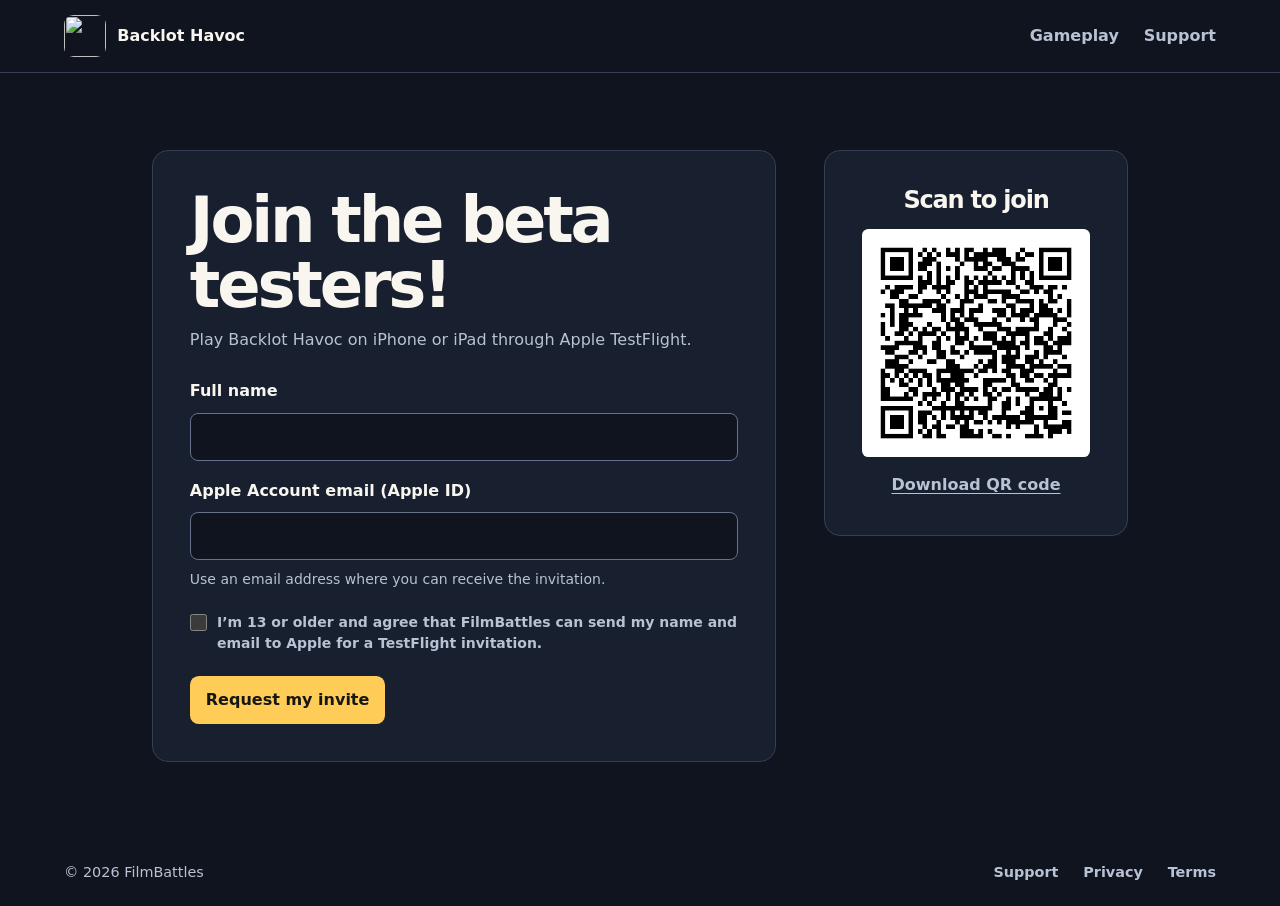
==== beta.html @ 9960d25c "Add Backlot Havoc TestFlight signup and QR code" ====
<!doctype html>
<html lang="en">
<head>
  <meta charset="utf-8">
  <meta name="viewport" content="width=device-width, initial-scale=1">
  <meta name="description" content="Request an invitation to test Backlot Havoc on iPhone or iPad with Apple TestFlight.">
  <meta name="theme-color" content="#10141e">
  <title>Join the beta | Backlot Havoc</title>
  <link rel="icon" href="icon.png">
  <link rel="stylesheet" href="showcase.css">
  <script src="beta.js" type="module"></script>
</head>
<body>
  <a class="skip-link" href="#main">Skip to content</a>
  <header class="site-header">
    <div class="container head-inner">
      <a class="brand" href="index.html">
        <img src="icon.png" width="42" height="42" alt="">
        <span>Backlot Havoc</span>
      </a>
      <nav aria-label="Main navigation">
        <a href="index.html#combat">Gameplay</a>
        <a href="support.html">Support</a>
      </nav>
    </div>
  </header>
  <main id="main" class="container beta-page">
    <section class="beta-panel" aria-labelledby="beta-title">
      <div class="section-heading">
        <h1 id="beta-title">Join the beta testers!</h1>
        <p>Play Backlot Havoc on iPhone or iPad through Apple TestFlight.</p>
      </div>
      <form id="beta-form" method="post" data-endpoint="https://backlot-havoc-beta.ower-eaderboard.workers.dev/v1/signup">
        <label for="full-name">Full name</label>
        <input id="full-name" name="fullName" type="text" maxlength="100" autocomplete="name" required>
        <label for="email">Apple Account email (Apple ID)</label>
        <input id="email" name="email" type="email" maxlength="254" autocomplete="email" autocapitalize="none" spellcheck="false" aria-describedby="email-hint" required>
        <p class="field-hint" id="email-hint">Use an email address where you can receive the invitation.</p>
        <div hidden aria-hidden="true">
          <label for="website">Website</label>
          <input id="website" name="website" type="text" tabindex="-1" autocomplete="off">
        </div>
        <label class="beta-consent">
          <input name="consent" type="checkbox" required>
          <span>I’m 13 or older and agree that FilmBattles can send my name and email to Apple for a TestFlight invitation.</span>
        </label>
        <button class="primary-button" type="submit" disabled>Request my invite</button>
        <p id="signup-status" class="signup-status" role="status" aria-live="polite"></p>
      </form>
      <noscript><p>Enable JavaScript to submit your request.</p></noscript>
      <div id="install-guide" class="install-guide" hidden>
        <h2 tabindex="-1">Request received</h2>
        <p>When your invitation is ready, Apple will send it to the address you entered.</p>
        <ol>
          <li>On your iPhone or iPad, <a href="https://apps.apple.com/app/testflight/id899247664">install TestFlight</a> from the App Store.</li>
          <li>Open Apple’s invitation email on that device and tap <strong>View in TestFlight</strong>.</li>
          <li>In TestFlight, tap <strong>Accept</strong>, then <strong>Install</strong> next to Backlot Havoc.</li>
          <li>Tap <strong>Open</strong> once it installs. You can send feedback or check for updates in TestFlight.</li>
        </ol>
        <p class="field-hint">If the invitation hasn’t arrived, check your spam folder. For help, <a href="support.html">contact support</a>.</p>
      </div>
    </section>
    <aside class="beta-share" aria-labelledby="share-title">
      <h2 id="share-title">Scan to join</h2>
      <img src="media/backlot-havoc-beta-qr.png" width="768" height="768" alt="QR code that opens the Backlot Havoc beta signup form">
      <a class="secondary-link" href="media/backlot-havoc-beta-qr.png" download>Download QR code</a>
    </aside>
  </main>
  <footer class="site-footer">
    <div class="container foot-inner">
      <span>&copy; 2026 FilmBattles</span>
      <nav aria-label="Support and legal">
        <a href="support.html">Support</a>
        <a href="privacy.html#beta">Privacy</a>
        <a href="terms.html">Terms</a>
      </nav>
    </div>
  </footer>
</body>
</html>
---- showcase.css ----
:root {
  color-scheme: dark;
  --base: #10141e;
  --panel: #181f2e;
  --raised: #202a3b;
  --edge: #353f53;
  --text: #f8f6ee;
  --muted: #b7c2d4;
  --gold: #ffcc58;
  --display: "Arial Black", "Segoe UI", system-ui, sans-serif;
  --body: "Segoe UI", system-ui, sans-serif;
}

* { box-sizing: border-box; }
html { scroll-padding-block: 1rem; }
body { margin: 0; background: var(--base); color: var(--text); font: 1rem/1.55 var(--body); }
a { color: inherit; }
img, video { display: block; max-width: 100%; }
a:focus-visible, video:focus-visible { outline: 3px solid var(--gold); outline-offset: 5px; }
figure { margin: 0; }
.container { width: min(100% - 3rem, 72rem); margin-inline: auto; }

.skip-link {
  position: absolute; z-index: 2; top: .5rem; left: .5rem;
  transform: translateY(-200%); background: var(--gold); color: var(--base); padding: .5rem 1rem;
}
.skip-link:focus { transform: none; }
.site-header { border-bottom: 1px solid var(--edge); }
.head-inner, .foot-inner { display: flex; align-items: center; justify-content: space-between; gap: 1rem 2rem; flex-wrap: wrap; }
.head-inner { min-height: 4.5rem; padding-block: .65rem; }
.brand { display: inline-flex; align-items: center; gap: .7rem; text-decoration: none; font-weight: 750; white-space: nowrap; }
.brand img { border-radius: .6rem; }
nav { display: flex; gap: .45rem 1.55rem; flex-wrap: wrap; }
nav a { color: var(--muted); text-decoration: none; font-weight: 650; }
nav a:hover { color: var(--gold); }

.hero {
  display: grid; grid-template-columns: minmax(0, 1.2fr) minmax(0, .85fr);
  align-items: center; gap: 3rem; padding-block: clamp(2.4rem, 7vw, 5.5rem);
}
h1, h2, h3 { line-height: 1.05; margin: 0; }
h1, h2 { font-family: var(--display); letter-spacing: -.05em; }
h1 { font-size: clamp(3.5rem, 9vw, 7.5rem); line-height: .92; }
.hero-lead { color: var(--gold); font-size: clamp(1.32rem, 2.8vw, 1.85rem); font-weight: 730; margin: 1.3rem 0 .45rem; }
.hero-copy > p:last-of-type { color: var(--muted); max-width: 35ch; margin: 0; }
.hero-actions { display: flex; align-items: center; flex-wrap: wrap; gap: .75rem 1.4rem; margin-top: 1.7rem; }
.primary-button {
  display: inline-flex; align-items: center; gap: .65rem; border-radius: .55rem;
  padding: .74rem 1rem; color: #151713; background: var(--gold); text-decoration: none; font-weight: 800;
}
.primary-button:hover { background: #ffe099; }
.secondary-link { color: var(--muted); font-weight: 650; text-underline-offset: .25em; }
.secondary-link:hover { color: var(--text); }
.hero-visual {
  display: grid; justify-items: center; gap: .65rem; padding: 1.25rem 1rem;
  border-radius: 1.3rem; border: 1px solid var(--edge);
  background: radial-gradient(ellipse at 60% 40%, #35405d, #181f2e 68%);
}
.hero-visual img {
  width: min(100%, 16.1rem); height: auto; border: 1px solid #70809d;
  border-radius: .95rem; box-shadow: 0 14px 32px #06091388;
}
.hero-visual figcaption, .capture-note { color: var(--muted); font-size: .875rem; }

.section { padding-block: clamp(2.95rem, 7vw, 5.1rem); }
.combat-section, .screen-section { background: var(--panel); border-block: 1px solid var(--edge); }
.section-heading { margin-bottom: 1.65rem; }
h2 { font-size: clamp(2rem, 5vw, 3.65rem); }
h3 { font-size: clamp(1.1rem, 2.5vw, 1.55rem); }
.section-heading p { color: var(--muted); max-width: 57ch; margin: .6rem 0 0; }

.combat-grid { display: grid; grid-template-columns: repeat(3, minmax(0, 1fr)); gap: 1.25rem; }
.combat-card {
  display: grid; justify-items: center; align-content: start; background: var(--base);
  border: 1px solid var(--edge); border-radius: .9rem; padding: 1rem;
}
video { width: min(100%, 14rem); aspect-ratio: 540 / 1174; border-radius: .65rem; background: #09101c; object-fit: contain; }
.combat-card figcaption { width: min(100%, 14rem); padding-block: .8rem .3rem; }
.combat-card p, .event-copy p { color: var(--muted); margin: .44rem 0 0; }
.capture-note { margin: 1rem 0 0; }

.event-grid { display: grid; grid-template-columns: repeat(2, minmax(0, 1fr)); gap: 1.25rem; }
.event-card {
  display: grid; grid-template-columns: minmax(0, 1fr) minmax(0, 1.03fr);
  align-items: center; gap: 1rem; padding: 1.25rem; border: 1px solid var(--edge); border-radius: .9rem;
}
.tour { background: #1c2638; }
.wheel { background: #262139; }
.event-card video { justify-self: end; width: min(100%, 12rem); }
.event-copy h3 { color: var(--gold); }

.screen-grid { display: grid; grid-template-columns: repeat(5, minmax(0, 1fr)); gap: 1.4rem 1rem; }
.screen-grid a { display: block; border-radius: .65rem; }
.screen-grid img {
  width: 100%; height: auto; aspect-ratio: 720 / 1560;
  border: 1px solid var(--edge); border-radius: inherit; background: var(--base);
}
.screen-grid a:hover img { border-color: var(--gold); }
.screen-grid figcaption { margin-top: .45rem; font-weight: 650; }
.site-footer { padding-block: 1.4rem; color: var(--muted); font-size: .9rem; }

@media (max-width: 56rem) {
  .hero { gap: 1.4rem; }
  .screen-grid { grid-template-columns: repeat(3, minmax(0, 1fr)); }
  .event-card { grid-template-columns: 1fr; justify-items: center; align-content: start; }
  .event-copy { width: 100%; }
  .event-card video { justify-self: center; }
}
@media (max-width: 40rem) {
  .container { width: calc(100% - 2rem); }
  nav { column-gap: .9rem; font-size: .875rem; }
  .hero { grid-template-columns: 1fr; padding-block: 2.35rem; }
  .hero h1 br { display: none; }
  .hero-visual img { width: min(100%, 13rem); }
  .combat-grid, .event-grid { grid-template-columns: 1fr; }
  .combat-card, .event-card { padding: .8rem; }
  .combat-card figcaption, .event-copy { width: min(100%, 23rem); }
  .screen-grid { grid-template-columns: repeat(2, minmax(0, 1fr)); }
}
.beta-nav { color: var(--gold); }
.combat-actions {
  display: flex;
  flex-wrap: wrap;
  align-items: center;
  justify-content: space-between;
  gap: 1rem;
  margin-top: 1.25rem;
}
.combat-actions .capture-note { margin: 0; }
.beta-page {
  display: grid;
  grid-template-columns: minmax(0, 1fr) minmax(13rem, 19rem);
  align-items: start;
  gap: clamp(1.25rem, 4vw, 3rem);
  max-width: 61rem;
  padding-block: clamp(2rem, 6vw, 5.25rem);
}
.beta-panel,
.beta-share {
  min-width: 0;
  padding: clamp(1.25rem, 4vw, 2.3rem);
  background: var(--panel);
  border: 1px solid var(--edge);
  border-radius: 1rem;
}
.beta-panel h1 { font-size: clamp(2.35rem, 5.4vw, 4rem); line-height: 1.02; }
.beta-panel h2 { font-size: clamp(1.8rem, 4vw, 2.75rem); }
.beta-panel h2:focus { outline: none; }
.beta-page a { text-underline-offset: .2em; }
.beta-page form { display: grid; gap: .55rem; }
.beta-page [hidden] { display: none; }
.beta-page label { font-weight: 650; }
.beta-page input[type="text"],
.beta-page input[type="email"] {
  width: 100%;
  min-height: 3rem;
  margin-bottom: .6rem;
  border: 1px solid #66718c;
  border-radius: .5rem;
  padding: .55rem .75rem;
  background: var(--base);
  color: var(--text);
  font: inherit;
  font-size: 1rem;
}
.beta-page input:focus-visible, .beta-page button:focus-visible {
  outline: 2px solid var(--gold);
  outline-offset: 3px;
}
.beta-page input[type="email"] { margin-bottom: 0; }
.field-hint, .signup-status { color: var(--muted); font-size: .875rem; margin: 0; }
.beta-consent {
  display: flex;
  gap: .6rem;
  align-items: flex-start;
  margin-block: .75rem;
  color: var(--muted);
  font-size: .875rem;
}
.beta-consent input { width: 1.1rem; height: 1.1rem; margin: .12rem 0 0; flex: none; accent-color: var(--gold); }
.beta-page button {
  justify-self: start;
  border: 0;
  font: inherit;
  font-weight: 800;
  cursor: pointer;
}
.beta-page button:disabled { opacity: .65; cursor: default; }
.signup-status:empty { display: none; }
.signup-status { margin-top: .5rem; }
.install-guide ol { padding-left: 1.4rem; }
.install-guide li { padding-left: .25rem; margin-bottom: .65rem; }
.install-guide a { color: var(--gold); }
.beta-share { display: grid; justify-items: center; gap: 1rem; }
.beta-share h2 { font-size: 1.5rem; }
.beta-share img { width: min(100%, 240px); height: auto; border-radius: .4rem; }
@media (max-width: 680px) {
  .beta-page { grid-template-columns: minmax(0, 1fr); }
  .beta-share { justify-self: stretch; }
  .beta-share img { width: min(100%, 180px); }
}
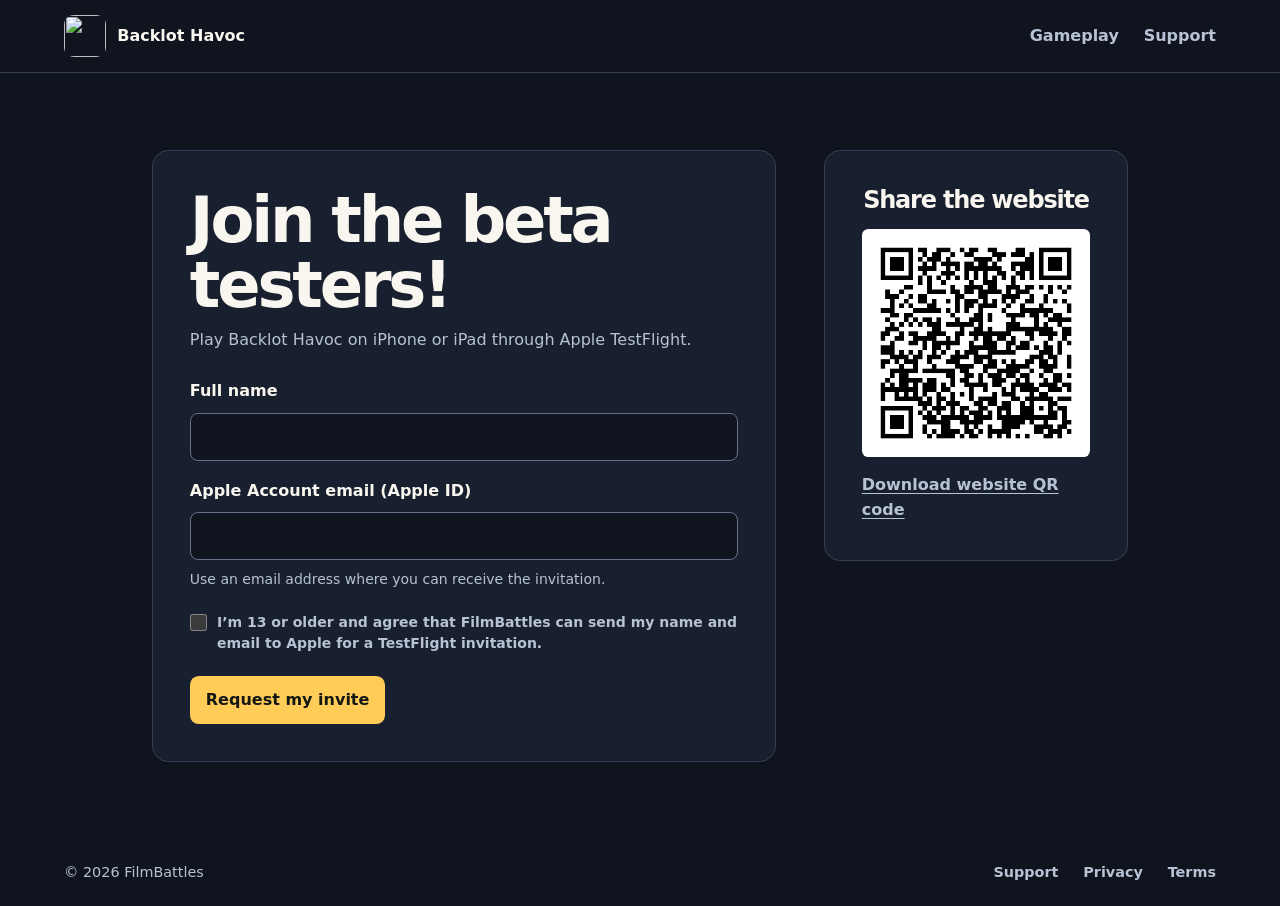
==== commit 9200df8e: "Share the game homepage with the QR code" ====
--- a/beta.html
+++ b/beta.html
@@ -61,9 +61,9 @@
       </div>
     </section>
     <aside class="beta-share" aria-labelledby="share-title">
-      <h2 id="share-title">Scan to join</h2>
-      <img src="media/backlot-havoc-beta-qr.png" width="768" height="768" alt="QR code that opens the Backlot Havoc beta signup form">
-      <a class="secondary-link" href="media/backlot-havoc-beta-qr.png" download>Download QR code</a>
+      <h2 id="share-title">Share the website</h2>
+      <img src="media/backlot-havoc-website-qr.png" width="784" height="784" alt="QR code that opens the Backlot Havoc homepage">
+      <a class="secondary-link" href="media/backlot-havoc-website-qr.png" download>Download website QR code</a>
     </aside>
   </main>
   <footer class="site-footer">
--- a/showcase.css
+++ b/showcase.css
@@ -121,12 +121,10 @@
 .combat-actions {
   display: flex;
   flex-wrap: wrap;
-  align-items: center;
+  align-items: end;
   justify-content: space-between;
   gap: 1rem;
-  margin-top: 1.25rem;
 }
-.combat-actions .capture-note { margin: 0; }
 .beta-page {
   display: grid;
   grid-template-columns: minmax(0, 1fr) minmax(13rem, 19rem);
